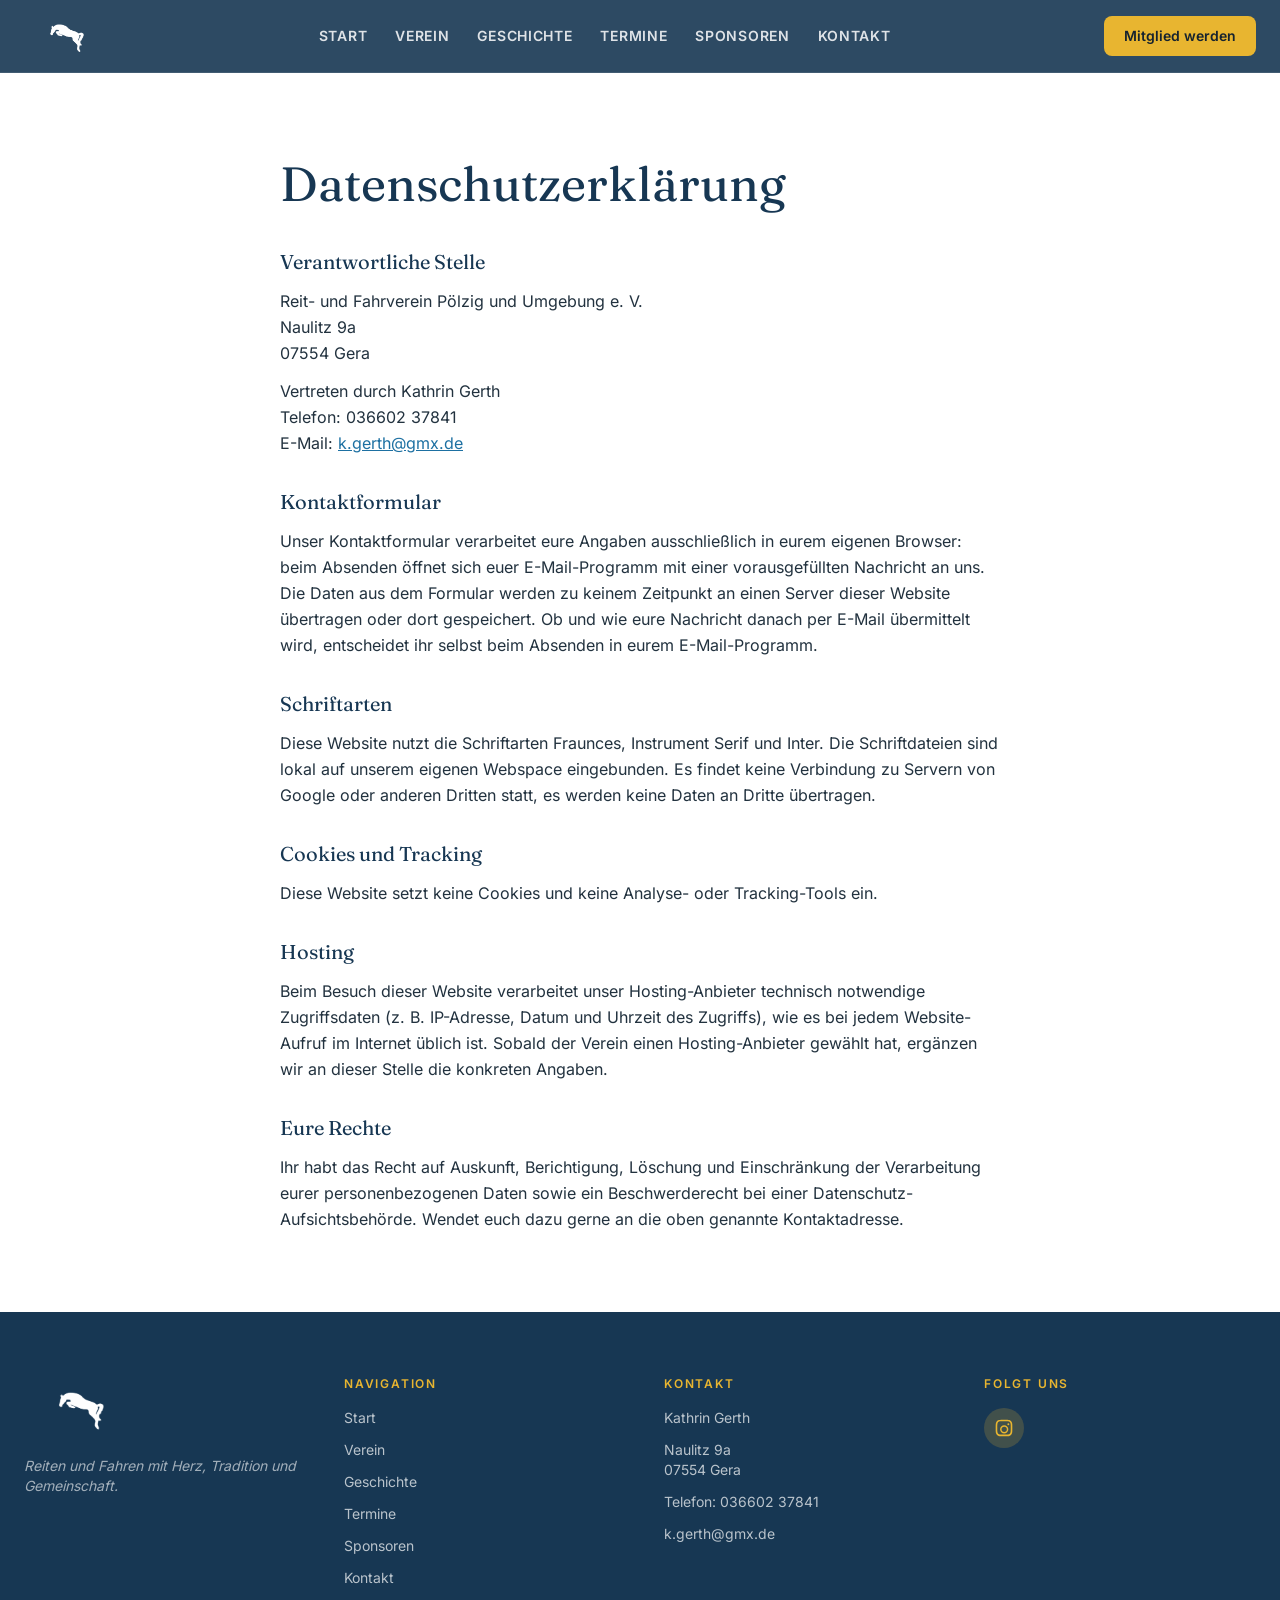
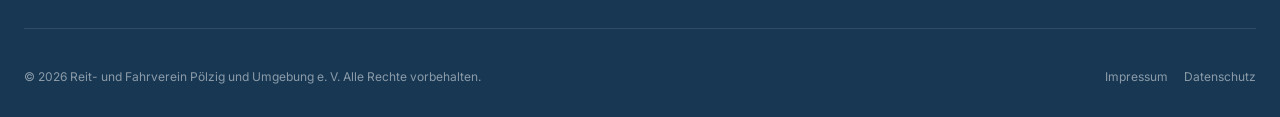
==== rfv-poelzig-static/datenschutz.html @ e99eb84a "Add files via upload" ====
<!doctype html>
<html lang="de">
<head>
<meta charset="utf-8" />
<meta name="viewport" content="width=device-width, initial-scale=1" />
<title>Datenschutz · RFV Pölzig</title>
<meta name="description" content="Datenschutzerklärung des Reit- und Fahrverein Pölzig und Umgebung e.V." />
<meta name="theme-color" content="#173753" />
<link rel="icon" href="assets/img/logo.png" />
<link rel="apple-touch-icon" href="assets/img/logo.png" />
<link rel="stylesheet" href="assets/css/fonts.css" />
<link rel="stylesheet" href="assets/css/tailwind.css" />
</head>
<body class="min-h-dvh bg-white">
<a href="#main" class="sr-only focus:not-sr-only focus:absolute focus:z-[60] focus:top-2 focus:left-2 focus:rounded-lg focus:bg-white focus:px-4 focus:py-2 focus:text-navy-900">Zum Inhalt springen</a>

<header class="fixed left-0 right-0 top-0 z-50 border-b border-white/10 bg-navy-900/90 backdrop-blur-md">
  <div class="mx-auto flex max-w-7xl items-center justify-between px-6 py-3">
    <a href="index.html" class="flex items-center gap-3"><img src="assets/img/logo.png" alt="Reit- und Fahrverein Pölzig und Umgebung e.V." class="h-12 w-auto brightness-0 invert" /></a>
    <nav class="hidden items-center gap-7 md:flex">
      <a href="index.html" class="text-sm font-semibold uppercase tracking-wider text-white/85 hover:text-gold">Start</a>
      <a href="verein.html" class="text-sm font-semibold uppercase tracking-wider text-white/85 hover:text-gold">Verein</a>
      <a href="geschichte.html" class="text-sm font-semibold uppercase tracking-wider text-white/85 hover:text-gold">Geschichte</a>
      <a href="termine.html" class="text-sm font-semibold uppercase tracking-wider text-white/85 hover:text-gold">Termine</a>
      <a href="sponsoren.html" class="text-sm font-semibold uppercase tracking-wider text-white/85 hover:text-gold">Sponsoren</a>
      <a href="kontakt.html" class="text-sm font-semibold uppercase tracking-wider text-white/85 hover:text-gold">Kontakt</a>
    </nav>
    <a href="kontakt.html" class="hidden rounded-lg bg-gold px-5 py-2.5 text-sm font-semibold text-charcoal transition hover:bg-gold-hover hover:-translate-y-0.5 md:inline-block">Mitglied werden</a>
    <button type="button" aria-label="Menü öffnen" aria-controls="mobile-menu" aria-expanded="false" onclick="toggleMenu()" class="flex h-10 w-10 items-center justify-center rounded-lg border border-white/20 text-white md:hidden">
      <svg class="h-5 w-5" fill="none" stroke="currentColor" viewBox="0 0 24 24"><path stroke-linecap="round" stroke-linejoin="round" stroke-width="2" d="M4 6h16M4 12h16M4 18h16"></path></svg>
    </button>
  </div>
  <div id="mobile-menu" class="hidden border-t border-white/10 bg-navy-900 px-6 py-4 md:hidden">
    <nav class="flex flex-col gap-4">
      <a href="index.html" class="text-sm font-semibold uppercase tracking-wider text-white/85 hover:text-gold">Start</a>
      <a href="verein.html" class="text-sm font-semibold uppercase tracking-wider text-white/85 hover:text-gold">Verein</a>
      <a href="geschichte.html" class="text-sm font-semibold uppercase tracking-wider text-white/85 hover:text-gold">Geschichte</a>
      <a href="termine.html" class="text-sm font-semibold uppercase tracking-wider text-white/85 hover:text-gold">Termine</a>
      <a href="sponsoren.html" class="text-sm font-semibold uppercase tracking-wider text-white/85 hover:text-gold">Sponsoren</a>
      <a href="kontakt.html" class="mt-2 inline-block rounded-lg bg-gold px-5 py-2.5 text-center text-sm font-semibold text-charcoal">Mitglied werden</a>
    </nav>
  </div>
</header>

<section id="main" class="mt-[80px] bg-white py-20">
  <div class="mx-auto max-w-3xl px-6">
    <h1 class="font-serif text-4xl text-navy-900 md:text-5xl">Datenschutzerklärung</h1>

    <div class="mt-10 space-y-8 text-base leading-relaxed text-text-dark">
      <div>
        <h2 class="font-serif text-xl text-navy-900">Verantwortliche Stelle</h2>
        <p class="mt-3">
          Reit- und Fahrverein Pölzig und Umgebung e. V.<br />
          Naulitz 9a<br />
          07554 Gera
        </p>
        <p class="mt-3">
          Vertreten durch Kathrin Gerth<br />
          Telefon: 036602 37841<br />
          E-Mail: <a href="mailto:k.gerth@gmx.de" class="text-navy-700 underline">k.gerth@gmx.de</a>
        </p>
      </div>

      <div>
        <h2 class="font-serif text-xl text-navy-900">Kontaktformular</h2>
        <p class="mt-3">
          Unser Kontaktformular verarbeitet eure Angaben ausschließlich in
          eurem eigenen Browser: beim Absenden öffnet sich euer
          E-Mail-Programm mit einer vorausgefüllten Nachricht an uns. Die
          Daten aus dem Formular werden zu keinem Zeitpunkt an einen Server
          dieser Website übertragen oder dort gespeichert. Ob und wie eure
          Nachricht danach per E-Mail übermittelt wird, entscheidet ihr selbst
          beim Absenden in eurem E-Mail-Programm.
        </p>
      </div>

      <div>
        <h2 class="font-serif text-xl text-navy-900">Schriftarten</h2>
        <p class="mt-3">
          Diese Website nutzt die Schriftarten Fraunces, Instrument Serif und
          Inter. Die Schriftdateien sind lokal auf unserem eigenen Webspace
          eingebunden. Es findet keine Verbindung zu Servern von Google oder
          anderen Dritten statt, es werden keine Daten an Dritte übertragen.
        </p>
      </div>

      <div>
        <h2 class="font-serif text-xl text-navy-900">Cookies und Tracking</h2>
        <p class="mt-3">
          Diese Website setzt keine Cookies und keine Analyse- oder
          Tracking-Tools ein.
        </p>
      </div>

      <div>
        <h2 class="font-serif text-xl text-navy-900">Hosting</h2>
        <p class="mt-3">
          Beim Besuch dieser Website verarbeitet unser Hosting-Anbieter
          technisch notwendige Zugriffsdaten (z. B. IP-Adresse, Datum und
          Uhrzeit des Zugriffs), wie es bei jedem Website-Aufruf im Internet
          üblich ist. Sobald der Verein einen Hosting-Anbieter gewählt hat,
          ergänzen wir an dieser Stelle die konkreten Angaben.
        </p>
      </div>

      <div>
        <h2 class="font-serif text-xl text-navy-900">Eure Rechte</h2>
        <p class="mt-3">
          Ihr habt das Recht auf Auskunft, Berichtigung, Löschung und
          Einschränkung der Verarbeitung eurer personenbezogenen Daten sowie
          ein Beschwerderecht bei einer Datenschutz-Aufsichtsbehörde. Wendet
          euch dazu gerne an die oben genannte Kontaktadresse.
        </p>
      </div>
    </div>
  </div>
</section>

<footer class="relative bg-navy-900 pt-16 pb-8">
  <div class="mx-auto max-w-7xl px-6">
    <div class="grid gap-12 md:grid-cols-4">
      <div>
        <img src="assets/img/logo.png" alt="Reit- und Fahrverein Pölzig und Umgebung e.V." class="h-16 w-auto brightness-0 invert" />
        <p class="mt-4 text-sm italic text-white/60">Reiten und Fahren mit Herz, Tradition und Gemeinschaft.</p>
      </div>
      <div>
        <h4 class="mb-4 text-xs font-semibold uppercase tracking-[0.15em] text-gold">Navigation</h4>
        <ul class="space-y-3 text-sm text-white/70">
          <li><a href="index.html" class="transition hover:text-white">Start</a></li>
          <li><a href="verein.html" class="transition hover:text-white">Verein</a></li>
          <li><a href="geschichte.html" class="transition hover:text-white">Geschichte</a></li>
          <li><a href="termine.html" class="transition hover:text-white">Termine</a></li>
          <li><a href="sponsoren.html" class="transition hover:text-white">Sponsoren</a></li>
          <li><a href="kontakt.html" class="transition hover:text-white">Kontakt</a></li>
        </ul>
      </div>
      <div>
        <h4 class="mb-4 text-xs font-semibold uppercase tracking-[0.15em] text-gold">Kontakt</h4>
        <ul class="space-y-3 text-sm text-white/70">
          <li>Kathrin Gerth</li>
          <li>Naulitz 9a<br />07554 Gera</li>
          <li>Telefon: 036602 37841</li>
          <li><a href="mailto:k.gerth@gmx.de" class="transition hover:text-white">k.gerth@gmx.de</a></li>
        </ul>
      </div>
      <div>
        <h4 class="mb-4 text-xs font-semibold uppercase tracking-[0.15em] text-gold">Folgt uns</h4>
        <a href="https://www.instagram.com/rfv.poelzig/" target="_blank" rel="noreferrer" class="flex h-10 w-10 items-center justify-center rounded-full bg-gold/20 text-gold transition hover:bg-gold hover:text-charcoal" aria-label="Instagram">
          <svg class="h-5 w-5" fill="currentColor" viewBox="0 0 24 24"><path d="M12.315 2c2.43 0 2.784.013 3.808.06 1.064.049 1.791.218 2.427.465a4.902 4.902 0 011.772 1.153 4.902 4.902 0 011.153 1.772c.247.636.416 1.363.465 2.427.048 1.067.06 1.407.06 4.123v.08c0 2.643-.012 2.987-.06 4.043-.049 1.064-.218 1.791-.465 2.427a4.902 4.902 0 01-1.153 1.772 4.902 4.902 0 01-1.772 1.153c-.636.247-1.363.416-2.427.465-1.067.048-1.407.06-4.123.06h-.08c-2.643 0-2.987-.012-4.043-.06-1.064-.049-1.791-.218-2.427-.465a4.902 4.902 0 01-1.772-1.153 4.902 4.902 0 01-1.153-1.772c-.247-.636-.416-1.363-.465-2.427-.047-1.024-.06-1.379-.06-3.808v-.63c0-2.43.013-2.784.06-3.808.049-1.064.218-1.791.465-2.427a4.902 4.902 0 011.153-1.772A4.902 4.902 0 016.11 2.525c.636-.247 1.363-.416 2.427-.465C8.83 2.013 9.185 2 11.615 2h.7zm-.08 1.802h-.471c-2.308 0-2.629.01-3.565.052-1.055.048-1.628.224-2.01.372a3.052 3.052 0 00-1.153.678 3.052 3.052 0 00-.678 1.153c-.148.382-.324.955-.372 2.01-.042.936-.052 1.257-.052 3.565v.471c0 2.308.01 2.629.052 3.565.048 1.055.224 1.628.372 2.01a3.052 3.052 0 00.678 1.153c.336.336.72.574 1.153.678.382.148.955.324 2.01.372.936.042 1.257.052 3.565.052h.471c2.308 0 2.629-.01 3.565-.052 1.055-.048 1.628-.224 2.01-.372a3.052 3.052 0 001.153-.678c.337-.336.574-.72.678-1.153.148-.382.324-.955.372-2.01.042-.936.052-1.257.052-3.565v-.471c0-2.308-.01-2.629-.052-3.565-.048-1.055-.224-1.628-.372-2.01a3.052 3.052 0 00-.678-1.153 3.052 3.052 0 00-1.153-.678c-.382-.148-.955-.324-2.01-.372-.936-.042-1.257-.052-3.565-.052zm0 4.856a4.966 4.966 0 100 9.932 4.966 4.966 0 000-9.932zm0 8.13a3.164 3.164 0 110-6.328 3.164 3.164 0 010 6.328zm5.005-8.133a1.161 1.161 0 100-2.322 1.161 1.161 0 000 2.322z" /></svg>
        </a>
      </div>
    </div>
    <hr class="my-10 border-white/10" />
    <div class="flex flex-col items-center justify-between gap-4 text-xs text-white/50 md:flex-row">
      <p>&copy; <span id="year"></span> Reit- und Fahrverein Pölzig und Umgebung e. V. Alle Rechte vorbehalten.</p>
      <div class="flex gap-4">
        <a href="impressum.html" class="transition hover:text-white">Impressum</a>
        <a href="datenschutz.html" class="transition hover:text-white">Datenschutz</a>
      </div>
    </div>
  </div>
</footer>

<script src="assets/js/site.js"></script>
<script>document.getElementById('year').textContent = new Date().getFullYear();</script>
</body>
</html>
---- rfv-poelzig-static/assets/css/fonts.css ----
/* Self-hosted fonts (Fraunces, Instrument Serif, Inter) — replaces the live Google Fonts CDN links to avoid transmitting visitor IPs to Google. */

@font-face {
  font-family: 'Fraunces';
  font-style: italic;
  font-weight: 400;
  font-display: swap;
  src: url(../fonts/6NUs8FyLNQOQZAnv9ZwNjucMHVn85Ni7emAe9lKqZTnbB-gzTK0K1ChJdt9vIVYX9G37lvd9mvMiQvTm.woff2) format('woff2');
  unicode-range: U+0100-02BA, U+02BD-02C5, U+02C7-02CC, U+02CE-02D7, U+02DD-02FF, U+0304, U+0308, U+0329, U+1D00-1DBF, U+1E00-1E9F, U+1EF2-1EFF, U+2020, U+20A0-20AB, U+20AD-20C0, U+2113, U+2C60-2C7F, U+A720-A7FF;
}


@font-face {
  font-family: 'Fraunces';
  font-style: italic;
  font-weight: 400;
  font-display: swap;
  src: url(../fonts/6NUs8FyLNQOQZAnv9ZwNjucMHVn85Ni7emAe9lKqZTnbB-gzTK0K1ChJdt9vIVYX9G37lvd9mv0iQg.woff2) format('woff2');
  unicode-range: U+0000-00FF, U+0131, U+0152-0153, U+02BB-02BC, U+02C6, U+02DA, U+02DC, U+0304, U+0308, U+0329, U+2000-206F, U+20AC, U+2122, U+2191, U+2193, U+2212, U+2215, U+FEFF, U+FFFD;
}


@font-face {
  font-family: 'Fraunces';
  font-style: italic;
  font-weight: 500;
  font-display: swap;
  src: url(../fonts/6NUs8FyLNQOQZAnv9ZwNjucMHVn85Ni7emAe9lKqZTnbB-gzTK0K1ChJdt9vIVYX9G37lvd9mvMiQvTm.woff2) format('woff2');
  unicode-range: U+0100-02BA, U+02BD-02C5, U+02C7-02CC, U+02CE-02D7, U+02DD-02FF, U+0304, U+0308, U+0329, U+1D00-1DBF, U+1E00-1E9F, U+1EF2-1EFF, U+2020, U+20A0-20AB, U+20AD-20C0, U+2113, U+2C60-2C7F, U+A720-A7FF;
}


@font-face {
  font-family: 'Fraunces';
  font-style: italic;
  font-weight: 500;
  font-display: swap;
  src: url(../fonts/6NUs8FyLNQOQZAnv9ZwNjucMHVn85Ni7emAe9lKqZTnbB-gzTK0K1ChJdt9vIVYX9G37lvd9mv0iQg.woff2) format('woff2');
  unicode-range: U+0000-00FF, U+0131, U+0152-0153, U+02BB-02BC, U+02C6, U+02DA, U+02DC, U+0304, U+0308, U+0329, U+2000-206F, U+20AC, U+2122, U+2191, U+2193, U+2212, U+2215, U+FEFF, U+FFFD;
}


@font-face {
  font-family: 'Fraunces';
  font-style: italic;
  font-weight: 600;
  font-display: swap;
  src: url(../fonts/6NUs8FyLNQOQZAnv9ZwNjucMHVn85Ni7emAe9lKqZTnbB-gzTK0K1ChJdt9vIVYX9G37lvd9mvMiQvTm.woff2) format('woff2');
  unicode-range: U+0100-02BA, U+02BD-02C5, U+02C7-02CC, U+02CE-02D7, U+02DD-02FF, U+0304, U+0308, U+0329, U+1D00-1DBF, U+1E00-1E9F, U+1EF2-1EFF, U+2020, U+20A0-20AB, U+20AD-20C0, U+2113, U+2C60-2C7F, U+A720-A7FF;
}


@font-face {
  font-family: 'Fraunces';
  font-style: italic;
  font-weight: 600;
  font-display: swap;
  src: url(../fonts/6NUs8FyLNQOQZAnv9ZwNjucMHVn85Ni7emAe9lKqZTnbB-gzTK0K1ChJdt9vIVYX9G37lvd9mv0iQg.woff2) format('woff2');
  unicode-range: U+0000-00FF, U+0131, U+0152-0153, U+02BB-02BC, U+02C6, U+02DA, U+02DC, U+0304, U+0308, U+0329, U+2000-206F, U+20AC, U+2122, U+2191, U+2193, U+2212, U+2215, U+FEFF, U+FFFD;
}


@font-face {
  font-family: 'Fraunces';
  font-style: normal;
  font-weight: 400;
  font-display: swap;
  src: url(../fonts/6NUu8FyLNQOQZAnv9bYEvDiIdE9Ea92uemAk_WBq8U_9v0c2Wa0K7iN7hzFUPJH58nib14c1qv86Rg.woff2) format('woff2');
  unicode-range: U+0100-02BA, U+02BD-02C5, U+02C7-02CC, U+02CE-02D7, U+02DD-02FF, U+0304, U+0308, U+0329, U+1D00-1DBF, U+1E00-1E9F, U+1EF2-1EFF, U+2020, U+20A0-20AB, U+20AD-20C0, U+2113, U+2C60-2C7F, U+A720-A7FF;
}


@font-face {
  font-family: 'Fraunces';
  font-style: normal;
  font-weight: 400;
  font-display: swap;
  src: url(../fonts/6NUu8FyLNQOQZAnv9bYEvDiIdE9Ea92uemAk_WBq8U_9v0c2Wa0K7iN7hzFUPJH58nib14c7qv8.woff2) format('woff2');
  unicode-range: U+0000-00FF, U+0131, U+0152-0153, U+02BB-02BC, U+02C6, U+02DA, U+02DC, U+0304, U+0308, U+0329, U+2000-206F, U+20AC, U+2122, U+2191, U+2193, U+2212, U+2215, U+FEFF, U+FFFD;
}


@font-face {
  font-family: 'Fraunces';
  font-style: normal;
  font-weight: 500;
  font-display: swap;
  src: url(../fonts/6NUu8FyLNQOQZAnv9bYEvDiIdE9Ea92uemAk_WBq8U_9v0c2Wa0K7iN7hzFUPJH58nib14c1qv86Rg.woff2) format('woff2');
  unicode-range: U+0100-02BA, U+02BD-02C5, U+02C7-02CC, U+02CE-02D7, U+02DD-02FF, U+0304, U+0308, U+0329, U+1D00-1DBF, U+1E00-1E9F, U+1EF2-1EFF, U+2020, U+20A0-20AB, U+20AD-20C0, U+2113, U+2C60-2C7F, U+A720-A7FF;
}


@font-face {
  font-family: 'Fraunces';
  font-style: normal;
  font-weight: 500;
  font-display: swap;
  src: url(../fonts/6NUu8FyLNQOQZAnv9bYEvDiIdE9Ea92uemAk_WBq8U_9v0c2Wa0K7iN7hzFUPJH58nib14c7qv8.woff2) format('woff2');
  unicode-range: U+0000-00FF, U+0131, U+0152-0153, U+02BB-02BC, U+02C6, U+02DA, U+02DC, U+0304, U+0308, U+0329, U+2000-206F, U+20AC, U+2122, U+2191, U+2193, U+2212, U+2215, U+FEFF, U+FFFD;
}


@font-face {
  font-family: 'Fraunces';
  font-style: normal;
  font-weight: 600;
  font-display: swap;
  src: url(../fonts/6NUu8FyLNQOQZAnv9bYEvDiIdE9Ea92uemAk_WBq8U_9v0c2Wa0K7iN7hzFUPJH58nib14c1qv86Rg.woff2) format('woff2');
  unicode-range: U+0100-02BA, U+02BD-02C5, U+02C7-02CC, U+02CE-02D7, U+02DD-02FF, U+0304, U+0308, U+0329, U+1D00-1DBF, U+1E00-1E9F, U+1EF2-1EFF, U+2020, U+20A0-20AB, U+20AD-20C0, U+2113, U+2C60-2C7F, U+A720-A7FF;
}


@font-face {
  font-family: 'Fraunces';
  font-style: normal;
  font-weight: 600;
  font-display: swap;
  src: url(../fonts/6NUu8FyLNQOQZAnv9bYEvDiIdE9Ea92uemAk_WBq8U_9v0c2Wa0K7iN7hzFUPJH58nib14c7qv8.woff2) format('woff2');
  unicode-range: U+0000-00FF, U+0131, U+0152-0153, U+02BB-02BC, U+02C6, U+02DA, U+02DC, U+0304, U+0308, U+0329, U+2000-206F, U+20AC, U+2122, U+2191, U+2193, U+2212, U+2215, U+FEFF, U+FFFD;
}


@font-face {
  font-family: 'Fraunces';
  font-style: normal;
  font-weight: 700;
  font-display: swap;
  src: url(../fonts/6NUu8FyLNQOQZAnv9bYEvDiIdE9Ea92uemAk_WBq8U_9v0c2Wa0K7iN7hzFUPJH58nib14c1qv86Rg.woff2) format('woff2');
  unicode-range: U+0100-02BA, U+02BD-02C5, U+02C7-02CC, U+02CE-02D7, U+02DD-02FF, U+0304, U+0308, U+0329, U+1D00-1DBF, U+1E00-1E9F, U+1EF2-1EFF, U+2020, U+20A0-20AB, U+20AD-20C0, U+2113, U+2C60-2C7F, U+A720-A7FF;
}


@font-face {
  font-family: 'Fraunces';
  font-style: normal;
  font-weight: 700;
  font-display: swap;
  src: url(../fonts/6NUu8FyLNQOQZAnv9bYEvDiIdE9Ea92uemAk_WBq8U_9v0c2Wa0K7iN7hzFUPJH58nib14c7qv8.woff2) format('woff2');
  unicode-range: U+0000-00FF, U+0131, U+0152-0153, U+02BB-02BC, U+02C6, U+02DA, U+02DC, U+0304, U+0308, U+0329, U+2000-206F, U+20AC, U+2122, U+2191, U+2193, U+2212, U+2215, U+FEFF, U+FFFD;
}


@font-face {
  font-family: 'Instrument Serif';
  font-style: italic;
  font-weight: 400;
  font-display: swap;
  src: url(../fonts/jizHRFtNs2ka5fXjeivQ4LroWlx-6zAjgn7MsNo.woff2) format('woff2');
  unicode-range: U+0100-02BA, U+02BD-02C5, U+02C7-02CC, U+02CE-02D7, U+02DD-02FF, U+0304, U+0308, U+0329, U+1D00-1DBF, U+1E00-1E9F, U+1EF2-1EFF, U+2020, U+20A0-20AB, U+20AD-20C0, U+2113, U+2C60-2C7F, U+A720-A7FF;
}


@font-face {
  font-family: 'Instrument Serif';
  font-style: italic;
  font-weight: 400;
  font-display: swap;
  src: url(../fonts/jizHRFtNs2ka5fXjeivQ4LroWlx-6zAjjH7M.woff2) format('woff2');
  unicode-range: U+0000-00FF, U+0131, U+0152-0153, U+02BB-02BC, U+02C6, U+02DA, U+02DC, U+0304, U+0308, U+0329, U+2000-206F, U+20AC, U+2122, U+2191, U+2193, U+2212, U+2215, U+FEFF, U+FFFD;
}


@font-face {
  font-family: 'Instrument Serif';
  font-style: normal;
  font-weight: 400;
  font-display: swap;
  src: url(../fonts/jizBRFtNs2ka5fXjeivQ4LroWlx-6zsTjmbI.woff2) format('woff2');
  unicode-range: U+0100-02BA, U+02BD-02C5, U+02C7-02CC, U+02CE-02D7, U+02DD-02FF, U+0304, U+0308, U+0329, U+1D00-1DBF, U+1E00-1E9F, U+1EF2-1EFF, U+2020, U+20A0-20AB, U+20AD-20C0, U+2113, U+2C60-2C7F, U+A720-A7FF;
}


@font-face {
  font-family: 'Instrument Serif';
  font-style: normal;
  font-weight: 400;
  font-display: swap;
  src: url(../fonts/jizBRFtNs2ka5fXjeivQ4LroWlx-6zUTjg.woff2) format('woff2');
  unicode-range: U+0000-00FF, U+0131, U+0152-0153, U+02BB-02BC, U+02C6, U+02DA, U+02DC, U+0304, U+0308, U+0329, U+2000-206F, U+20AC, U+2122, U+2191, U+2193, U+2212, U+2215, U+FEFF, U+FFFD;
}


@font-face {
  font-family: 'Inter';
  font-style: normal;
  font-weight: 400;
  font-display: swap;
  src: url(../fonts/UcC73FwrK3iLTeHuS_nVMrMxCp50SjIa25L7SUc.woff2) format('woff2');
  unicode-range: U+0100-02BA, U+02BD-02C5, U+02C7-02CC, U+02CE-02D7, U+02DD-02FF, U+0304, U+0308, U+0329, U+1D00-1DBF, U+1E00-1E9F, U+1EF2-1EFF, U+2020, U+20A0-20AB, U+20AD-20C0, U+2113, U+2C60-2C7F, U+A720-A7FF;
}


@font-face {
  font-family: 'Inter';
  font-style: normal;
  font-weight: 400;
  font-display: swap;
  src: url(../fonts/UcC73FwrK3iLTeHuS_nVMrMxCp50SjIa1ZL7.woff2) format('woff2');
  unicode-range: U+0000-00FF, U+0131, U+0152-0153, U+02BB-02BC, U+02C6, U+02DA, U+02DC, U+0304, U+0308, U+0329, U+2000-206F, U+20AC, U+2122, U+2191, U+2193, U+2212, U+2215, U+FEFF, U+FFFD;
}


@font-face {
  font-family: 'Inter';
  font-style: normal;
  font-weight: 500;
  font-display: swap;
  src: url(../fonts/UcC73FwrK3iLTeHuS_nVMrMxCp50SjIa25L7SUc.woff2) format('woff2');
  unicode-range: U+0100-02BA, U+02BD-02C5, U+02C7-02CC, U+02CE-02D7, U+02DD-02FF, U+0304, U+0308, U+0329, U+1D00-1DBF, U+1E00-1E9F, U+1EF2-1EFF, U+2020, U+20A0-20AB, U+20AD-20C0, U+2113, U+2C60-2C7F, U+A720-A7FF;
}


@font-face {
  font-family: 'Inter';
  font-style: normal;
  font-weight: 500;
  font-display: swap;
  src: url(../fonts/UcC73FwrK3iLTeHuS_nVMrMxCp50SjIa1ZL7.woff2) format('woff2');
  unicode-range: U+0000-00FF, U+0131, U+0152-0153, U+02BB-02BC, U+02C6, U+02DA, U+02DC, U+0304, U+0308, U+0329, U+2000-206F, U+20AC, U+2122, U+2191, U+2193, U+2212, U+2215, U+FEFF, U+FFFD;
}


@font-face {
  font-family: 'Inter';
  font-style: normal;
  font-weight: 600;
  font-display: swap;
  src: url(../fonts/UcC73FwrK3iLTeHuS_nVMrMxCp50SjIa25L7SUc.woff2) format('woff2');
  unicode-range: U+0100-02BA, U+02BD-02C5, U+02C7-02CC, U+02CE-02D7, U+02DD-02FF, U+0304, U+0308, U+0329, U+1D00-1DBF, U+1E00-1E9F, U+1EF2-1EFF, U+2020, U+20A0-20AB, U+20AD-20C0, U+2113, U+2C60-2C7F, U+A720-A7FF;
}


@font-face {
  font-family: 'Inter';
  font-style: normal;
  font-weight: 600;
  font-display: swap;
  src: url(../fonts/UcC73FwrK3iLTeHuS_nVMrMxCp50SjIa1ZL7.woff2) format('woff2');
  unicode-range: U+0000-00FF, U+0131, U+0152-0153, U+02BB-02BC, U+02C6, U+02DA, U+02DC, U+0304, U+0308, U+0329, U+2000-206F, U+20AC, U+2122, U+2191, U+2193, U+2212, U+2215, U+FEFF, U+FFFD;
}


@font-face {
  font-family: 'Inter';
  font-style: normal;
  font-weight: 700;
  font-display: swap;
  src: url(../fonts/UcC73FwrK3iLTeHuS_nVMrMxCp50SjIa25L7SUc.woff2) format('woff2');
  unicode-range: U+0100-02BA, U+02BD-02C5, U+02C7-02CC, U+02CE-02D7, U+02DD-02FF, U+0304, U+0308, U+0329, U+1D00-1DBF, U+1E00-1E9F, U+1EF2-1EFF, U+2020, U+20A0-20AB, U+20AD-20C0, U+2113, U+2C60-2C7F, U+A720-A7FF;
}


@font-face {
  font-family: 'Inter';
  font-style: normal;
  font-weight: 700;
  font-display: swap;
  src: url(../fonts/UcC73FwrK3iLTeHuS_nVMrMxCp50SjIa1ZL7.woff2) format('woff2');
  unicode-range: U+0000-00FF, U+0131, U+0152-0153, U+02BB-02BC, U+02C6, U+02DA, U+02DC, U+0304, U+0308, U+0329, U+2000-206F, U+20AC, U+2122, U+2191, U+2193, U+2212, U+2215, U+FEFF, U+FFFD;
}
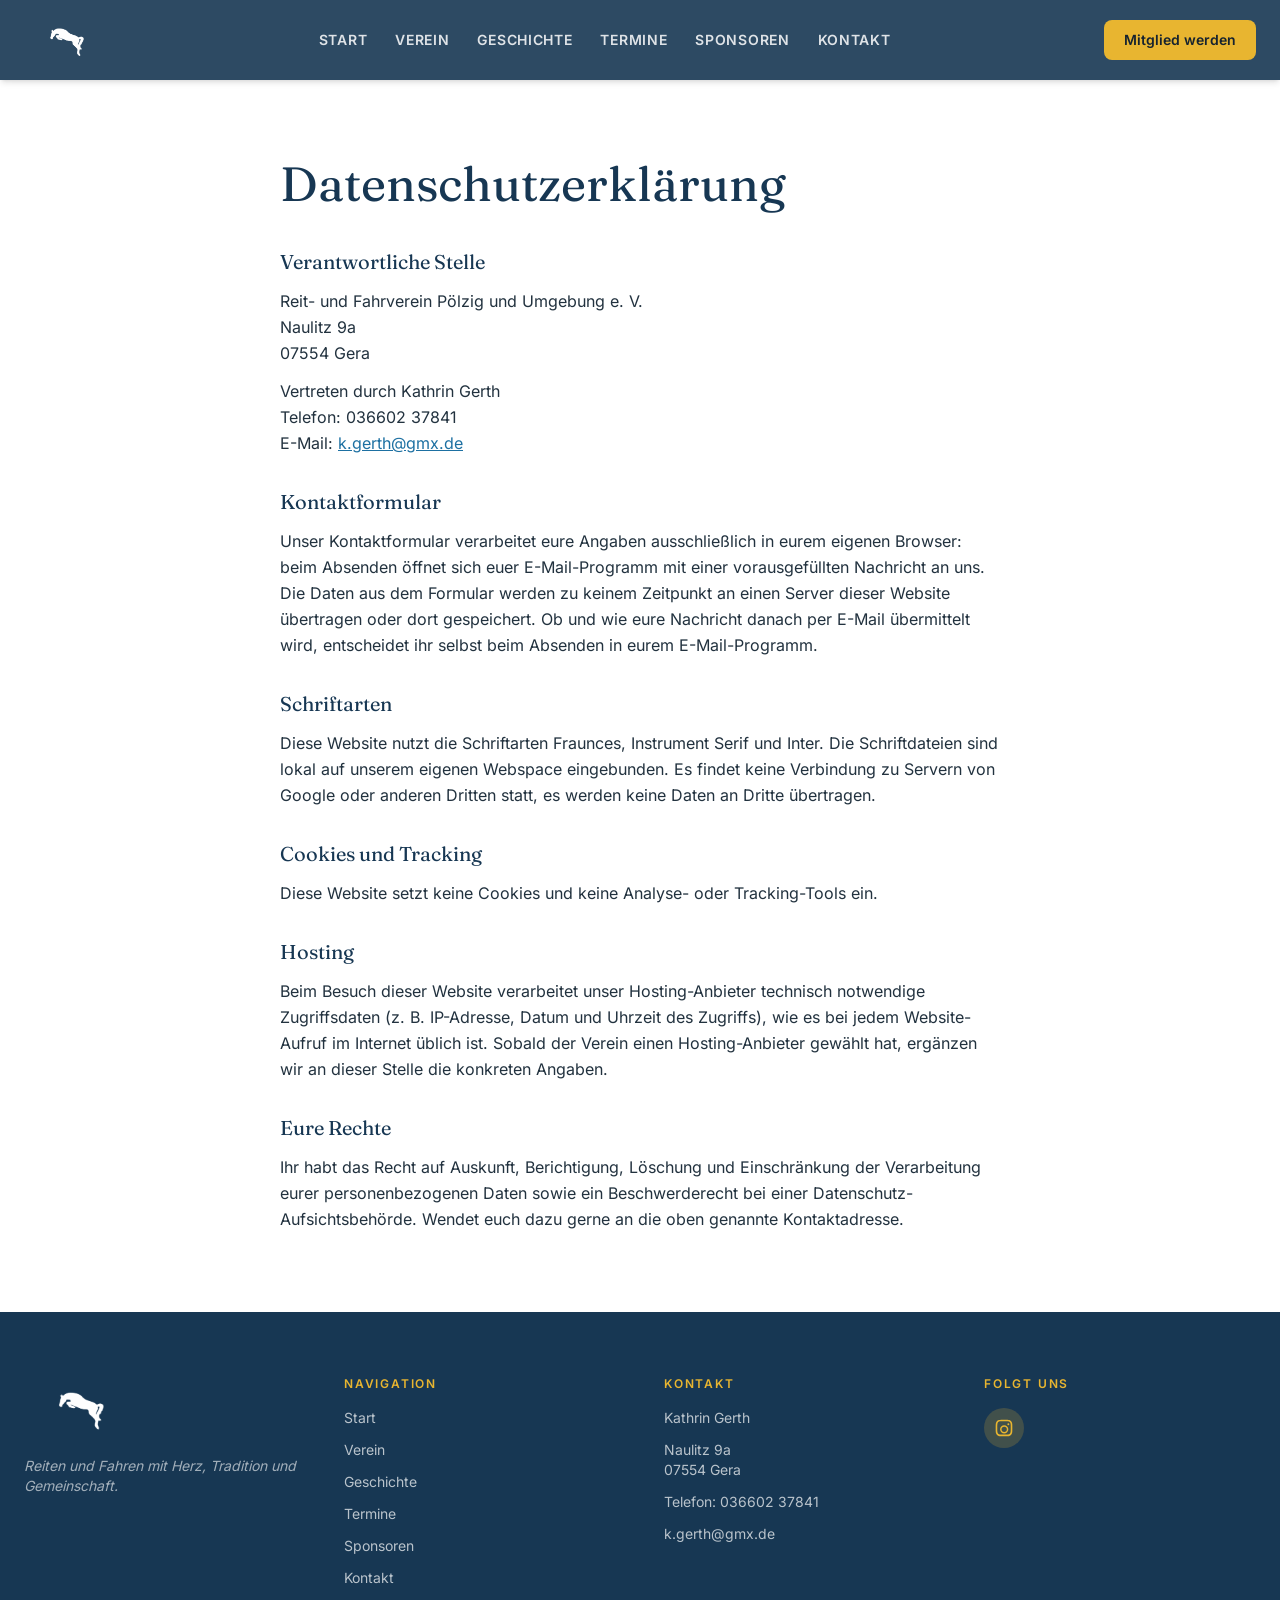
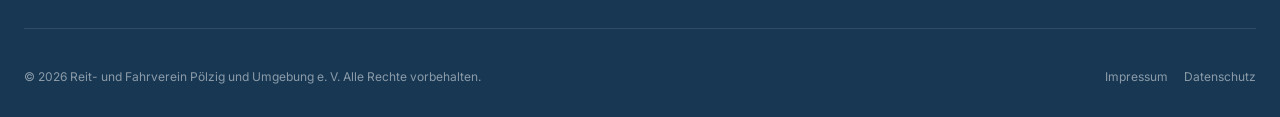
==== commit 6fe1e6f2: "Redesign hero as text + photo collage, fix header gap, add 2027 tournament - Remove the stray white " ====
--- a/rfv-poelzig-static/datenschutz.html
+++ b/rfv-poelzig-static/datenschutz.html
@@ -14,8 +14,8 @@
 <body class="min-h-dvh bg-white">
 <a href="#main" class="sr-only focus:not-sr-only focus:absolute focus:z-[60] focus:top-2 focus:left-2 focus:rounded-lg focus:bg-white focus:px-4 focus:py-2 focus:text-navy-900">Zum Inhalt springen</a>
 
-<header class="fixed left-0 right-0 top-0 z-50 border-b border-white/10 bg-navy-900/90 backdrop-blur-md">
-  <div class="mx-auto flex max-w-7xl items-center justify-between px-6 py-3">
+<header class="fixed left-0 right-0 top-0 z-50 h-20 bg-navy-900/90 shadow-md backdrop-blur-md">
+  <div class="mx-auto flex h-20 max-w-7xl items-center justify-between px-6">
     <a href="index.html" class="flex items-center gap-3"><img src="assets/img/logo.png" alt="Reit- und Fahrverein Pölzig und Umgebung e.V." class="h-12 w-auto brightness-0 invert" /></a>
     <nav class="hidden items-center gap-7 md:flex">
       <a href="index.html" class="text-sm font-semibold uppercase tracking-wider text-white/85 hover:text-gold">Start</a>
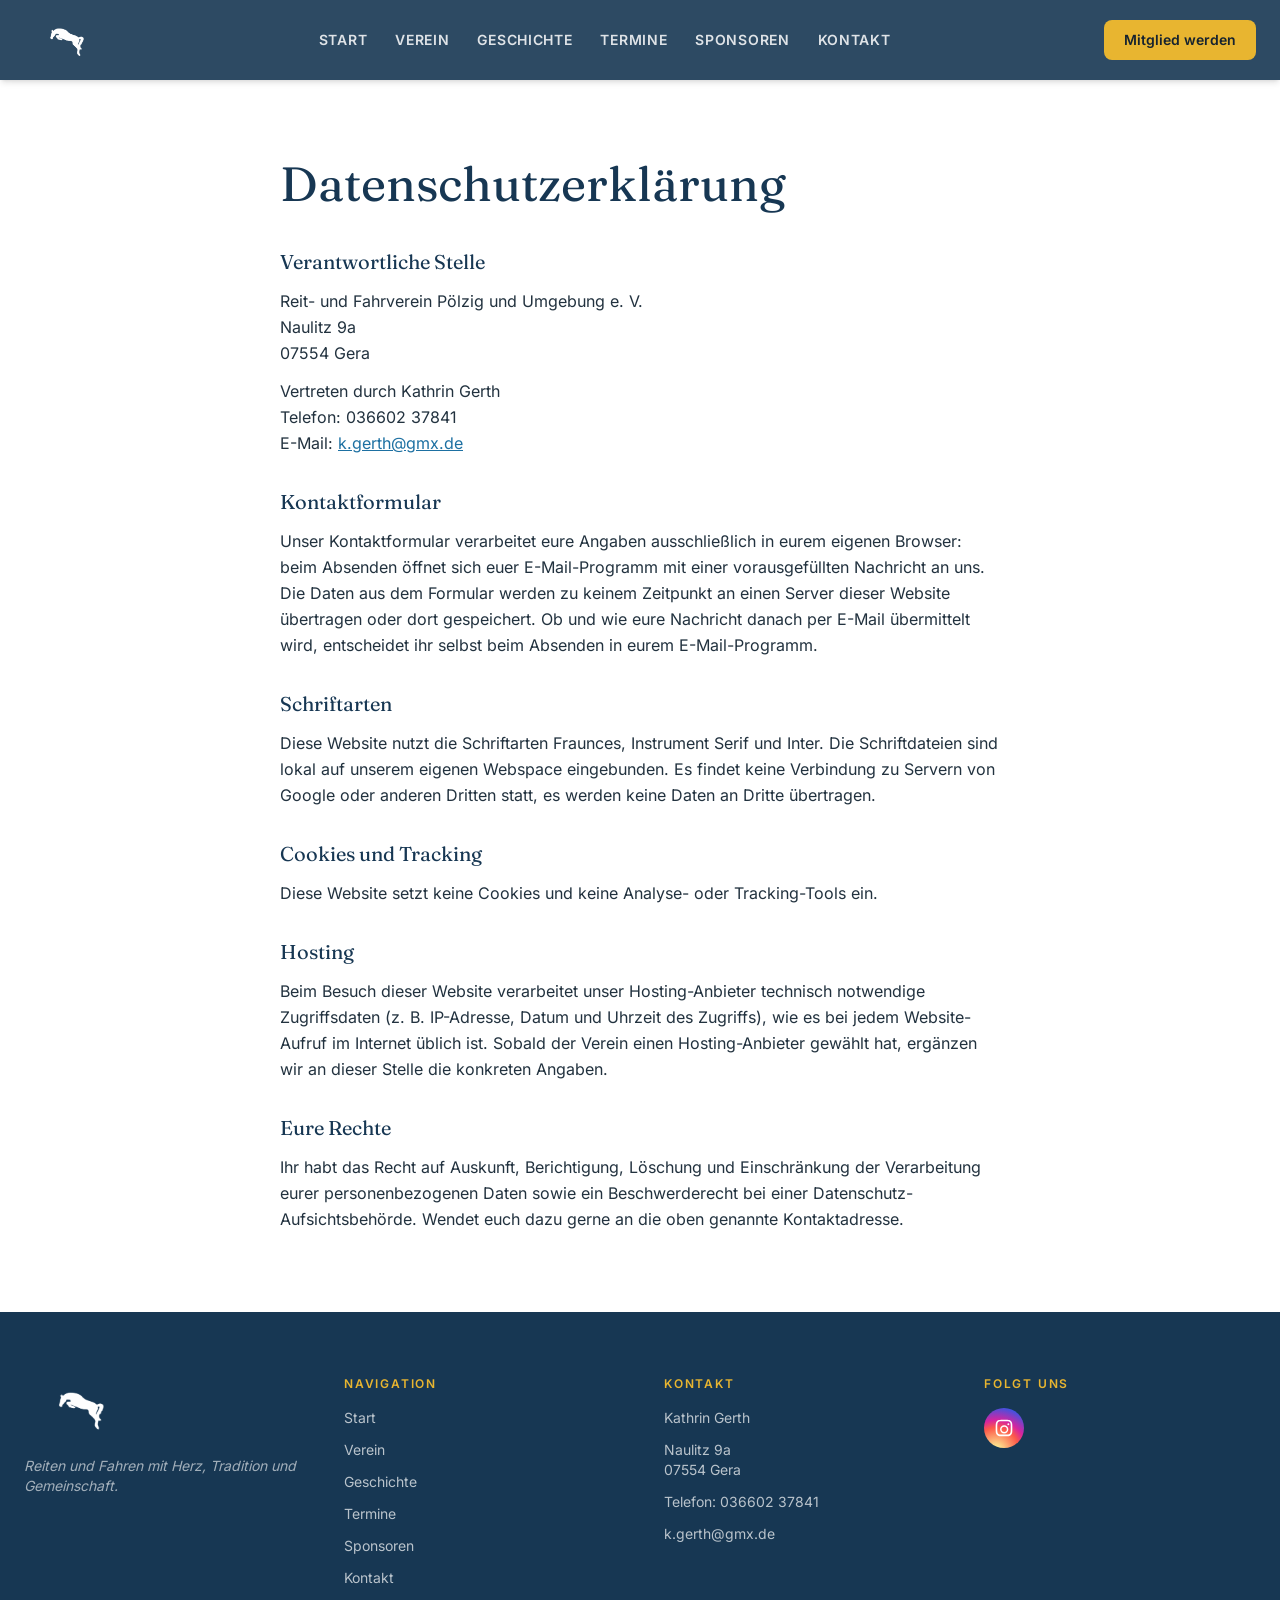
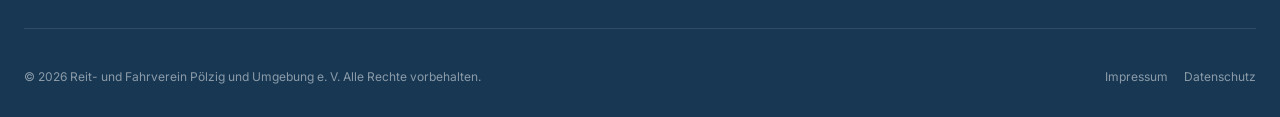
==== commit 5381f254: "Restyle footer Instagram badge and rework hero collage layout - Swap the flat gold Instagram glyph f" ====
--- a/rfv-poelzig-static/datenschutz.html
+++ b/rfv-poelzig-static/datenschutz.html
@@ -145,7 +145,7 @@
       </div>
       <div>
         <h4 class="mb-4 text-xs font-semibold uppercase tracking-[0.15em] text-gold">Folgt uns</h4>
-        <a href="https://www.instagram.com/rfv.poelzig/" target="_blank" rel="noreferrer" class="flex h-10 w-10 items-center justify-center rounded-full bg-gold/20 text-gold transition hover:bg-gold hover:text-charcoal" aria-label="Instagram">
+        <a href="https://www.instagram.com/rfv.poelzig/" target="_blank" rel="noreferrer" class="flex h-10 w-10 items-center justify-center rounded-full bg-[radial-gradient(circle_at_30%_107%,#fdf497_0%,#fdf497_5%,#fd5949_45%,#d6249f_60%,#285aeb_90%)] text-white transition hover:-translate-y-0.5 hover:shadow-lg" aria-label="Instagram">
           <svg class="h-5 w-5" fill="currentColor" viewBox="0 0 24 24"><path d="M12.315 2c2.43 0 2.784.013 3.808.06 1.064.049 1.791.218 2.427.465a4.902 4.902 0 011.772 1.153 4.902 4.902 0 011.153 1.772c.247.636.416 1.363.465 2.427.048 1.067.06 1.407.06 4.123v.08c0 2.643-.012 2.987-.06 4.043-.049 1.064-.218 1.791-.465 2.427a4.902 4.902 0 01-1.153 1.772 4.902 4.902 0 01-1.772 1.153c-.636.247-1.363.416-2.427.465-1.067.048-1.407.06-4.123.06h-.08c-2.643 0-2.987-.012-4.043-.06-1.064-.049-1.791-.218-2.427-.465a4.902 4.902 0 01-1.772-1.153 4.902 4.902 0 01-1.153-1.772c-.247-.636-.416-1.363-.465-2.427-.047-1.024-.06-1.379-.06-3.808v-.63c0-2.43.013-2.784.06-3.808.049-1.064.218-1.791.465-2.427a4.902 4.902 0 011.153-1.772A4.902 4.902 0 016.11 2.525c.636-.247 1.363-.416 2.427-.465C8.83 2.013 9.185 2 11.615 2h.7zm-.08 1.802h-.471c-2.308 0-2.629.01-3.565.052-1.055.048-1.628.224-2.01.372a3.052 3.052 0 00-1.153.678 3.052 3.052 0 00-.678 1.153c-.148.382-.324.955-.372 2.01-.042.936-.052 1.257-.052 3.565v.471c0 2.308.01 2.629.052 3.565.048 1.055.224 1.628.372 2.01a3.052 3.052 0 00.678 1.153c.336.336.72.574 1.153.678.382.148.955.324 2.01.372.936.042 1.257.052 3.565.052h.471c2.308 0 2.629-.01 3.565-.052 1.055-.048 1.628-.224 2.01-.372a3.052 3.052 0 001.153-.678c.337-.336.574-.72.678-1.153.148-.382.324-.955.372-2.01.042-.936.052-1.257.052-3.565v-.471c0-2.308-.01-2.629-.052-3.565-.048-1.055-.224-1.628-.372-2.01a3.052 3.052 0 00-.678-1.153 3.052 3.052 0 00-1.153-.678c-.382-.148-.955-.324-2.01-.372-.936-.042-1.257-.052-3.565-.052zm0 4.856a4.966 4.966 0 100 9.932 4.966 4.966 0 000-9.932zm0 8.13a3.164 3.164 0 110-6.328 3.164 3.164 0 010 6.328zm5.005-8.133a1.161 1.161 0 100-2.322 1.161 1.161 0 000 2.322z" /></svg>
         </a>
       </div>
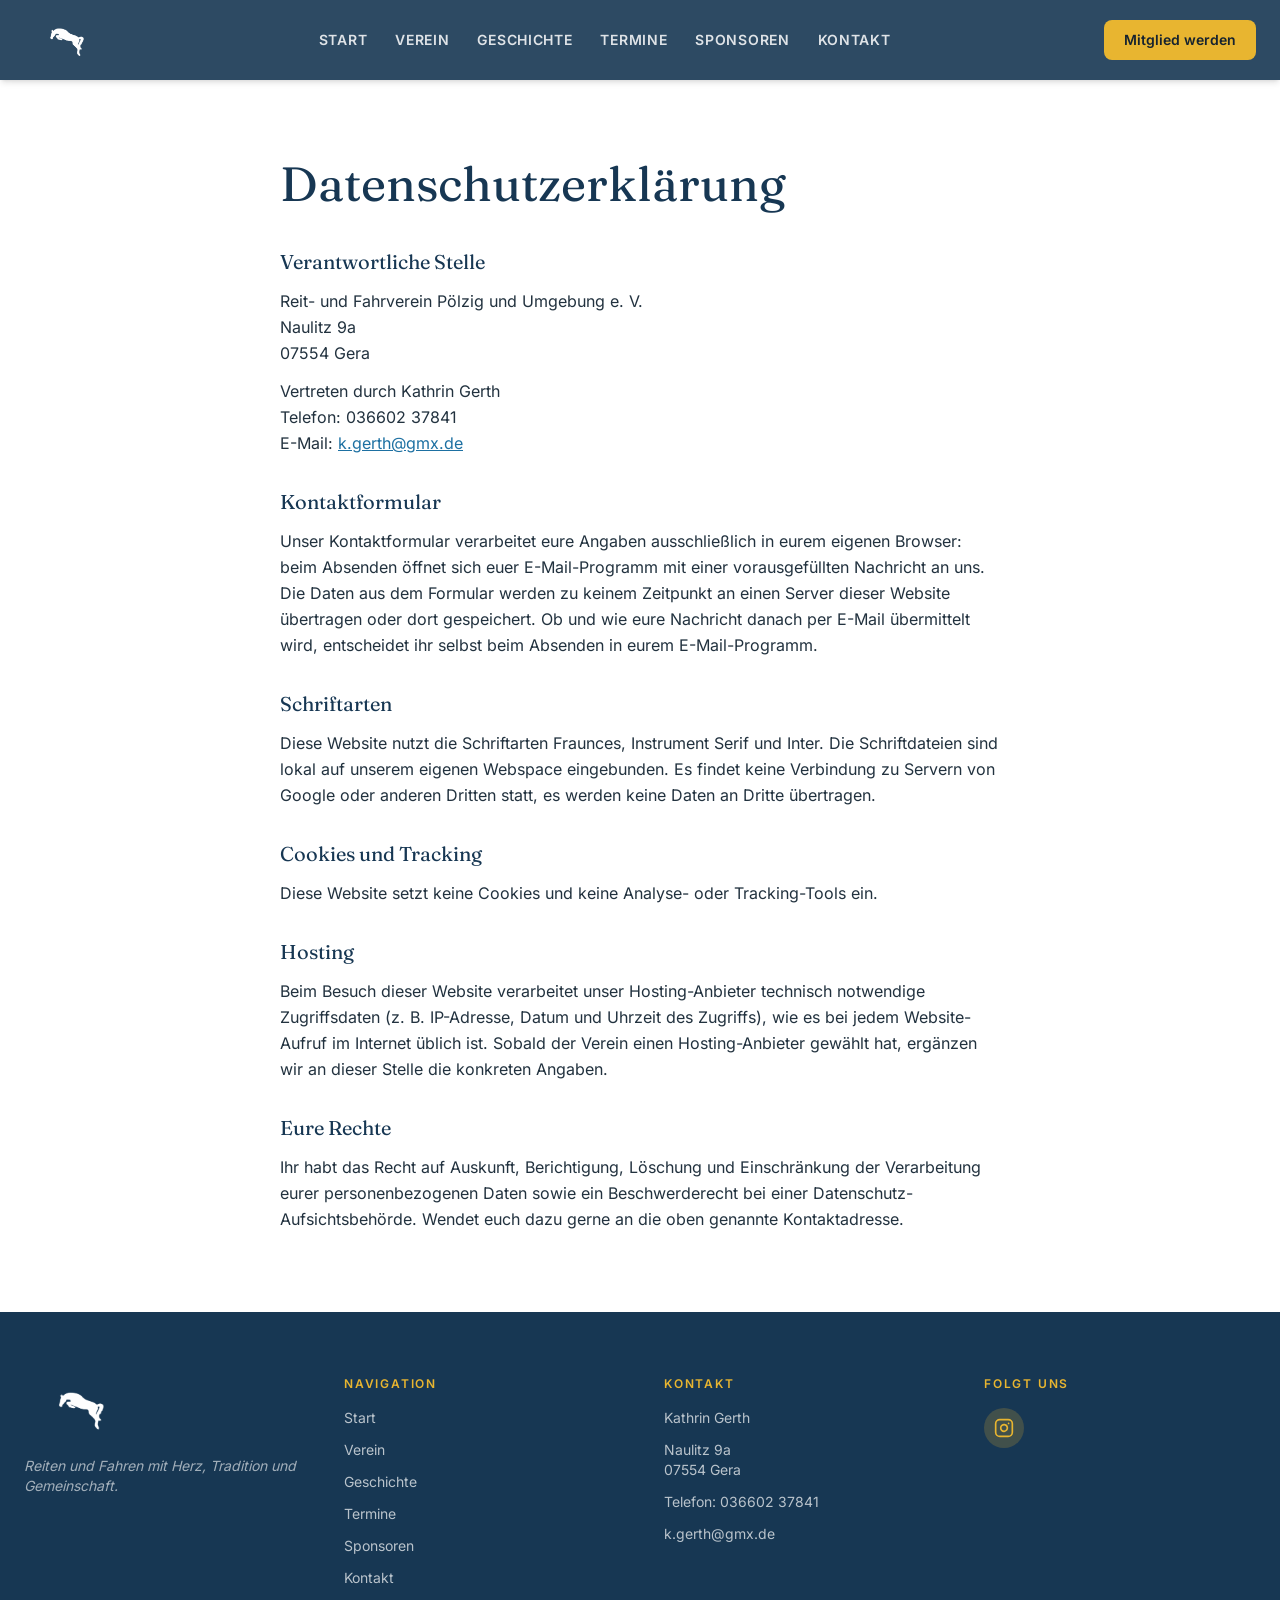
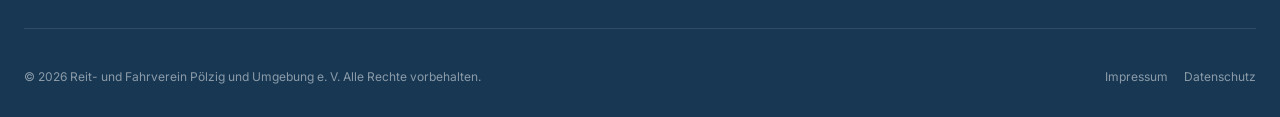
==== commit 673b0b27: "Fix Instagram icon shape, justify hero collage, show full tournament art - Swap the Instagram glyph " ====
--- a/rfv-poelzig-static/datenschutz.html
+++ b/rfv-poelzig-static/datenschutz.html
@@ -145,8 +145,8 @@
       </div>
       <div>
         <h4 class="mb-4 text-xs font-semibold uppercase tracking-[0.15em] text-gold">Folgt uns</h4>
-        <a href="https://www.instagram.com/rfv.poelzig/" target="_blank" rel="noreferrer" class="flex h-10 w-10 items-center justify-center rounded-full bg-[radial-gradient(circle_at_30%_107%,#fdf497_0%,#fdf497_5%,#fd5949_45%,#d6249f_60%,#285aeb_90%)] text-white transition hover:-translate-y-0.5 hover:shadow-lg" aria-label="Instagram">
-          <svg class="h-5 w-5" fill="currentColor" viewBox="0 0 24 24"><path d="M12.315 2c2.43 0 2.784.013 3.808.06 1.064.049 1.791.218 2.427.465a4.902 4.902 0 011.772 1.153 4.902 4.902 0 011.153 1.772c.247.636.416 1.363.465 2.427.048 1.067.06 1.407.06 4.123v.08c0 2.643-.012 2.987-.06 4.043-.049 1.064-.218 1.791-.465 2.427a4.902 4.902 0 01-1.153 1.772 4.902 4.902 0 01-1.772 1.153c-.636.247-1.363.416-2.427.465-1.067.048-1.407.06-4.123.06h-.08c-2.643 0-2.987-.012-4.043-.06-1.064-.049-1.791-.218-2.427-.465a4.902 4.902 0 01-1.772-1.153 4.902 4.902 0 01-1.153-1.772c-.247-.636-.416-1.363-.465-2.427-.047-1.024-.06-1.379-.06-3.808v-.63c0-2.43.013-2.784.06-3.808.049-1.064.218-1.791.465-2.427a4.902 4.902 0 011.153-1.772A4.902 4.902 0 016.11 2.525c.636-.247 1.363-.416 2.427-.465C8.83 2.013 9.185 2 11.615 2h.7zm-.08 1.802h-.471c-2.308 0-2.629.01-3.565.052-1.055.048-1.628.224-2.01.372a3.052 3.052 0 00-1.153.678 3.052 3.052 0 00-.678 1.153c-.148.382-.324.955-.372 2.01-.042.936-.052 1.257-.052 3.565v.471c0 2.308.01 2.629.052 3.565.048 1.055.224 1.628.372 2.01a3.052 3.052 0 00.678 1.153c.336.336.72.574 1.153.678.382.148.955.324 2.01.372.936.042 1.257.052 3.565.052h.471c2.308 0 2.629-.01 3.565-.052 1.055-.048 1.628-.224 2.01-.372a3.052 3.052 0 001.153-.678c.337-.336.574-.72.678-1.153.148-.382.324-.955.372-2.01.042-.936.052-1.257.052-3.565v-.471c0-2.308-.01-2.629-.052-3.565-.048-1.055-.224-1.628-.372-2.01a3.052 3.052 0 00-.678-1.153 3.052 3.052 0 00-1.153-.678c-.382-.148-.955-.324-2.01-.372-.936-.042-1.257-.052-3.565-.052zm0 4.856a4.966 4.966 0 100 9.932 4.966 4.966 0 000-9.932zm0 8.13a3.164 3.164 0 110-6.328 3.164 3.164 0 010 6.328zm5.005-8.133a1.161 1.161 0 100-2.322 1.161 1.161 0 000 2.322z" /></svg>
+        <a href="https://www.instagram.com/rfv.poelzig/" target="_blank" rel="noreferrer" class="flex h-10 w-10 items-center justify-center rounded-full bg-gold/20 text-gold transition hover:bg-gold hover:text-charcoal" aria-label="Instagram">
+          <svg class="h-5 w-5" fill="none" stroke="currentColor" stroke-width="2" stroke-linecap="round" stroke-linejoin="round" viewBox="0 0 24 24"><rect x="2" y="2" width="20" height="20" rx="5" ry="5" /><path d="M16 11.37A4 4 0 1112.63 8 4 4 0 0116 11.37z" /><line x1="17.5" y1="6.5" x2="17.5" y2="6.5" /></svg>
         </a>
       </div>
     </div>
